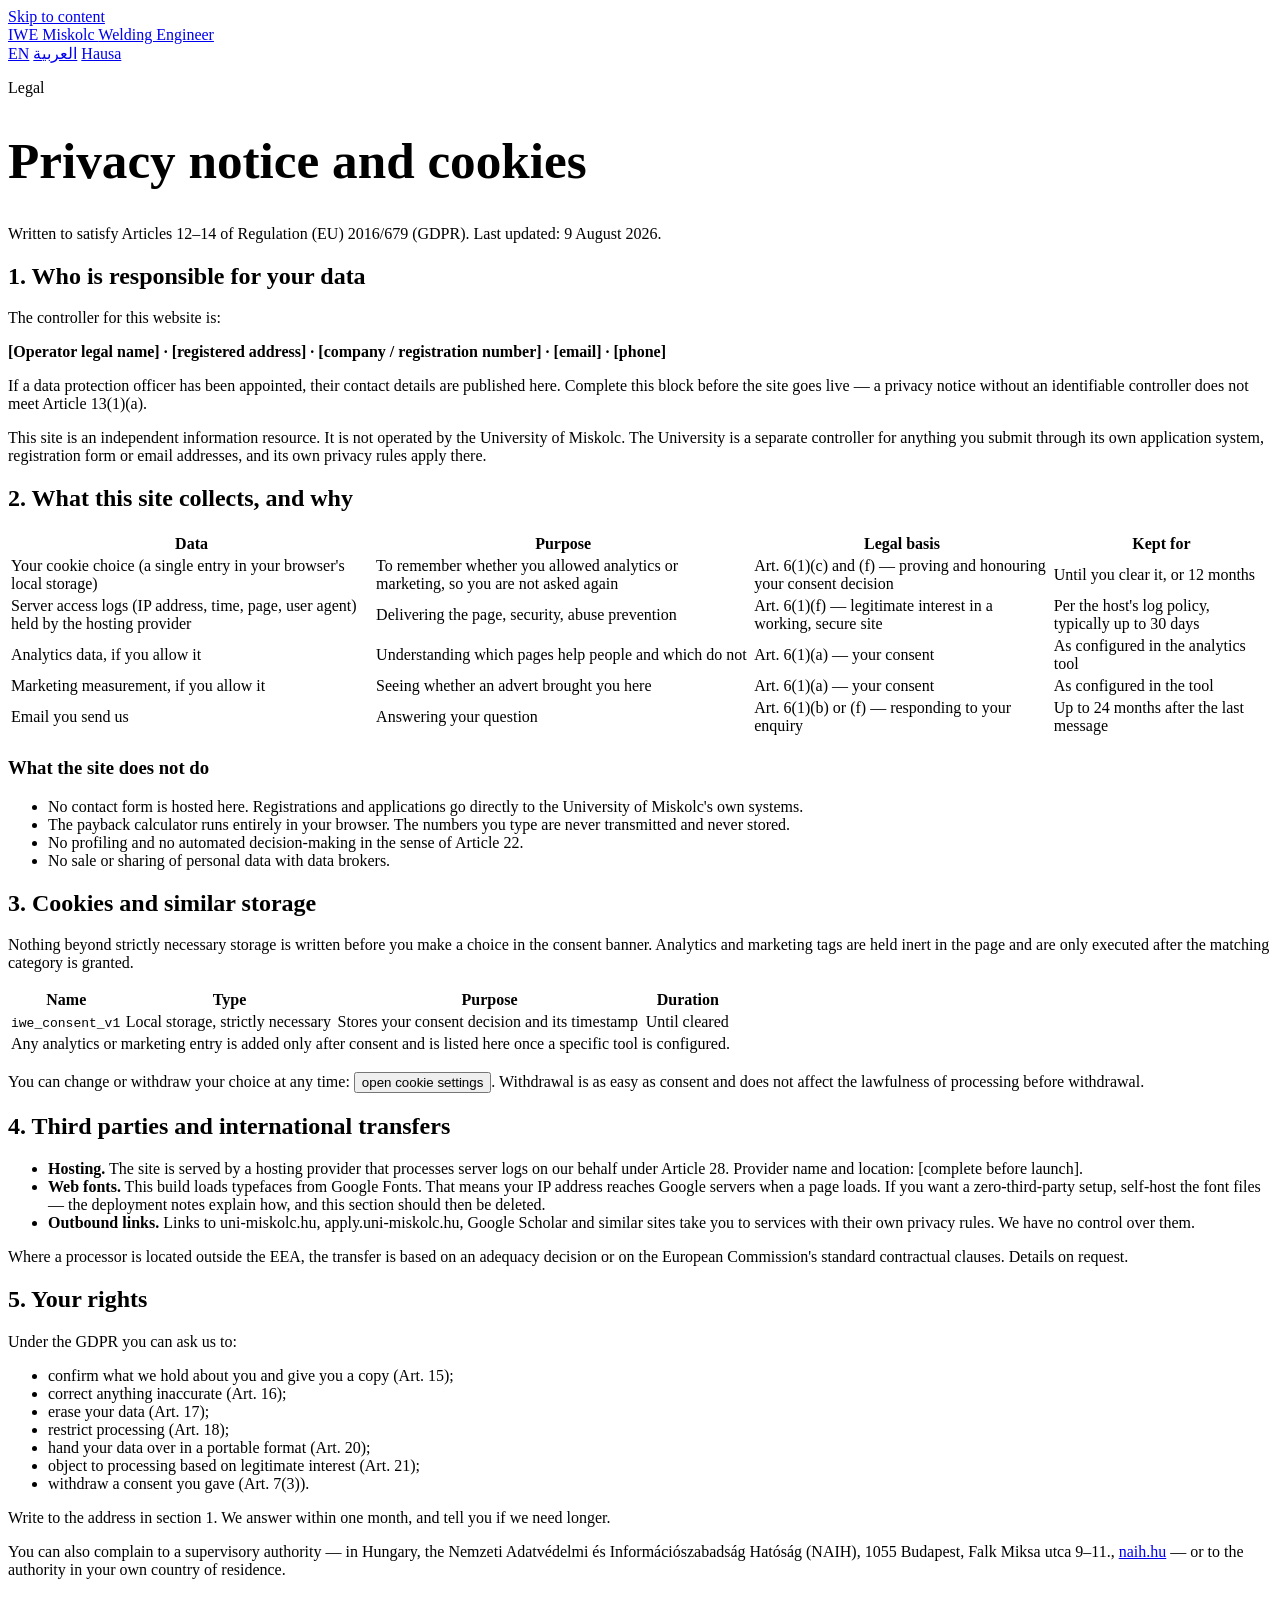
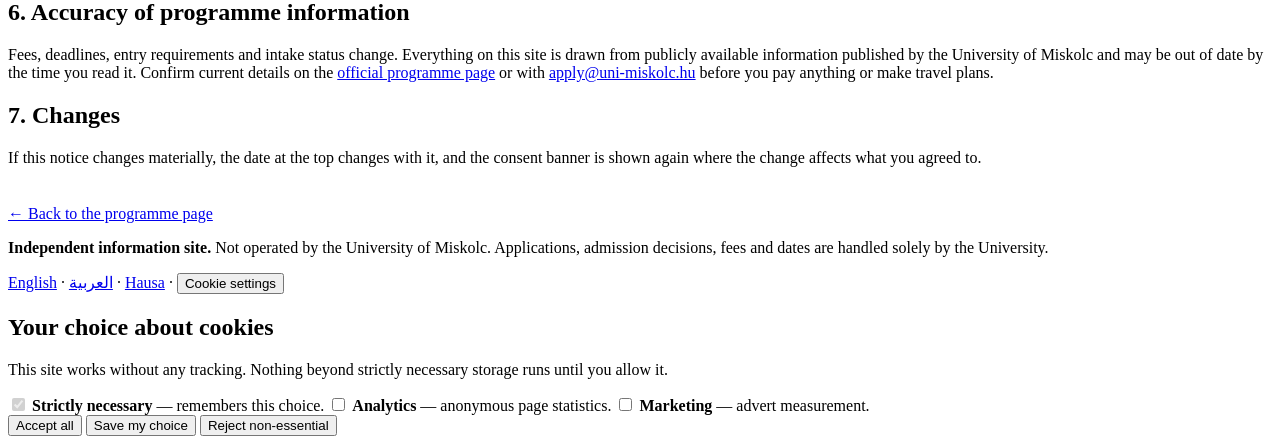
==== privacy.html @ cd9a9f9a "Add files via upload" ====
<!DOCTYPE html>
<html lang="en" dir="ltr">
<head>
<meta charset="utf-8">
<meta name="viewport" content="width=device-width, initial-scale=1">
<title>Privacy notice and cookies — IWE Miskolc</title>
<meta name="description" content="How this site handles personal data under the GDPR: controller, legal bases, cookies, retention, transfers and your rights.">
<meta name="robots" content="index, follow">
<link rel="canonical" href="https://YOUR-DOMAIN.tld/privacy.html">
<link rel="alternate" hreflang="en" href="https://YOUR-DOMAIN.tld/privacy.html">
<link rel="alternate" hreflang="ar" href="https://YOUR-DOMAIN.tld/ar/privacy.html">
<link rel="alternate" hreflang="ha" href="https://YOUR-DOMAIN.tld/ha/privacy.html">
<link rel="alternate" hreflang="x-default" href="https://YOUR-DOMAIN.tld/privacy.html">
<link rel="preconnect" href="https://fonts.googleapis.com">
<link rel="preconnect" href="https://fonts.gstatic.com" crossorigin>
<link href="https://fonts.googleapis.com/css2?family=Archivo:wdth,wght@100..125,400..700&family=IBM+Plex+Mono:wght@400;500&family=IBM+Plex+Sans:wght@400;500;600;700&display=swap" rel="stylesheet">
<link rel="stylesheet" href="assets/site.css">
<meta name="theme-color" content="#DCDAD5">
</head>
<body>
<a class="skip" href="#main">Skip to content</a>

<header class="topbar">
  <div class="wrap topbar__in">
    <a class="brand" href="index.html">IWE Miskolc <span>Welding Engineer</span></a>
    <nav class="langs" aria-label="Language">
      <a href="privacy.html" aria-current="true">EN</a>
      <a href="ar/privacy.html" lang="ar" hreflang="ar">العربية</a>
      <a href="ha/privacy.html" lang="ha" hreflang="ha">Hausa</a>
    </nav>
  </div>
</header>

<main id="main" class="sec sec--paper">
  <div class="wrap prose">
    <p class="eyebrow">Legal</p>
    <h1 style="font-size:clamp(2rem,5vw,3.2rem)">Privacy notice and cookies</h1>
    <p class="lede">Written to satisfy Articles 12–14 of Regulation (EU) 2016/679 (GDPR). Last updated: <time datetime="2026-08-09">9 August 2026</time>.</p>
    <div class="seam seam--short" aria-hidden="true"></div>

    <h2>1. Who is responsible for your data</h2>
    <p>The controller for this website is:</p>
    <p><strong data-operator>[Operator legal name] · [registered address] · [company / registration number] · [email] · [phone]</strong></p>
    <p>If a data protection officer has been appointed, their contact details are published here. Complete this block before the site goes live — a privacy notice without an identifiable controller does not meet Article 13(1)(a).</p>
    <p>This site is an independent information resource. It is not operated by the University of Miskolc. The University is a separate controller for anything you submit through its own application system, registration form or email addresses, and its own privacy rules apply there.</p>

    <h2>2. What this site collects, and why</h2>
    <table>
      <thead>
        <tr><th>Data</th><th>Purpose</th><th>Legal basis</th><th>Kept for</th></tr>
      </thead>
      <tbody>
        <tr>
          <td>Your cookie choice (a single entry in your browser's local storage)</td>
          <td>To remember whether you allowed analytics or marketing, so you are not asked again</td>
          <td>Art. 6(1)(c) and (f) — proving and honouring your consent decision</td>
          <td>Until you clear it, or 12 months</td>
        </tr>
        <tr>
          <td>Server access logs (IP address, time, page, user agent) held by the hosting provider</td>
          <td>Delivering the page, security, abuse prevention</td>
          <td>Art. 6(1)(f) — legitimate interest in a working, secure site</td>
          <td>Per the host's log policy, typically up to 30 days</td>
        </tr>
        <tr>
          <td>Analytics data, if you allow it</td>
          <td>Understanding which pages help people and which do not</td>
          <td>Art. 6(1)(a) — your consent</td>
          <td>As configured in the analytics tool</td>
        </tr>
        <tr>
          <td>Marketing measurement, if you allow it</td>
          <td>Seeing whether an advert brought you here</td>
          <td>Art. 6(1)(a) — your consent</td>
          <td>As configured in the tool</td>
        </tr>
        <tr>
          <td>Email you send us</td>
          <td>Answering your question</td>
          <td>Art. 6(1)(b) or (f) — responding to your enquiry</td>
          <td>Up to 24 months after the last message</td>
        </tr>
      </tbody>
    </table>

    <h3>What the site does not do</h3>
    <ul>
      <li>No contact form is hosted here. Registrations and applications go directly to the University of Miskolc's own systems.</li>
      <li>The payback calculator runs entirely in your browser. The numbers you type are never transmitted and never stored.</li>
      <li>No profiling and no automated decision-making in the sense of Article 22.</li>
      <li>No sale or sharing of personal data with data brokers.</li>
    </ul>

    <h2>3. Cookies and similar storage</h2>
    <p>Nothing beyond strictly necessary storage is written before you make a choice in the consent banner. Analytics and marketing tags are held inert in the page and are only executed after the matching category is granted.</p>
    <table>
      <thead><tr><th>Name</th><th>Type</th><th>Purpose</th><th>Duration</th></tr></thead>
      <tbody>
        <tr><td><code>iwe_consent_v1</code></td><td>Local storage, strictly necessary</td><td>Stores your consent decision and its timestamp</td><td>Until cleared</td></tr>
        <tr><td colspan="4">Any analytics or marketing entry is added only after consent and is listed here once a specific tool is configured.</td></tr>
      </tbody>
    </table>
    <p>You can change or withdraw your choice at any time: <button type="button" class="prefs-link" data-open-consent>open cookie settings</button>. Withdrawal is as easy as consent and does not affect the lawfulness of processing before withdrawal.</p>

    <h2>4. Third parties and international transfers</h2>
    <ul>
      <li><strong>Hosting.</strong> The site is served by a hosting provider that processes server logs on our behalf under Article 28. Provider name and location: <span data-operator>[complete before launch]</span>.</li>
      <li><strong>Web fonts.</strong> This build loads typefaces from Google Fonts. That means your IP address reaches Google servers when a page loads. If you want a zero-third-party setup, self-host the font files — the deployment notes explain how, and this section should then be deleted.</li>
      <li><strong>Outbound links.</strong> Links to uni-miskolc.hu, apply.uni-miskolc.hu, Google Scholar and similar sites take you to services with their own privacy rules. We have no control over them.</li>
    </ul>
    <p>Where a processor is located outside the EEA, the transfer is based on an adequacy decision or on the European Commission's standard contractual clauses. Details on request.</p>

    <h2>5. Your rights</h2>
    <p>Under the GDPR you can ask us to:</p>
    <ul>
      <li>confirm what we hold about you and give you a copy (Art. 15);</li>
      <li>correct anything inaccurate (Art. 16);</li>
      <li>erase your data (Art. 17);</li>
      <li>restrict processing (Art. 18);</li>
      <li>hand your data over in a portable format (Art. 20);</li>
      <li>object to processing based on legitimate interest (Art. 21);</li>
      <li>withdraw a consent you gave (Art. 7(3)).</li>
    </ul>
    <p>Write to the address in section 1. We answer within one month, and tell you if we need longer.</p>
    <p>You can also complain to a supervisory authority — in Hungary, the Nemzeti Adatvédelmi és Információszabadság Hatóság (NAIH), 1055 Budapest, Falk Miksa utca 9–11., <a href="https://naih.hu" rel="noopener">naih.hu</a> — or to the authority in your own country of residence.</p>

    <h2>6. Accuracy of programme information</h2>
    <p>Fees, deadlines, entry requirements and intake status change. Everything on this site is drawn from publicly available information published by the University of Miskolc and may be out of date by the time you read it. Confirm current details on the <a href="https://www.uni-miskolc.hu/en/education/graduate-programmes/international-welding-engineering/" rel="noopener">official programme page</a> or with <a href="mailto:apply@uni-miskolc.hu">apply@uni-miskolc.hu</a> before you pay anything or make travel plans.</p>

    <h2>7. Changes</h2>
    <p>If this notice changes materially, the date at the top changes with it, and the consent banner is shown again where the change affects what you agreed to.</p>

    <p style="margin-top:2.4rem"><a href="index.html">← Back to the programme page</a></p>
  </div>
</main>

<footer class="foot">
  <div class="wrap">
    <div class="foot__legal" style="margin-top:0;border-top:0">
      <p><strong>Independent information site.</strong> Not operated by the University of Miskolc. Applications, admission decisions, fees and dates are handled solely by the University.</p>
      <p><a href="index.html">English</a> · <a href="ar/index.html" lang="ar">العربية</a> · <a href="ha/index.html" lang="ha">Hausa</a> · <button type="button" class="prefs-link" data-open-consent>Cookie settings</button></p>
    </div>
  </div>
</footer>

<section class="consent" id="consent" data-open="false" role="dialog" aria-live="polite" aria-labelledby="consent-h">
  <div class="wrap">
    <h2 id="consent-h">Your choice about cookies</h2>
    <p>This site works without any tracking. Nothing beyond strictly necessary storage runs until you allow it.</p>
    <div class="consent__opts">
      <label><input type="checkbox" checked disabled> <span><strong>Strictly necessary</strong> — remembers this choice.</span></label>
      <label><input type="checkbox" id="consent-analytics"> <span><strong>Analytics</strong> — anonymous page statistics.</span></label>
      <label><input type="checkbox" id="consent-marketing"> <span><strong>Marketing</strong> — advert measurement.</span></label>
    </div>
    <div class="consent__btns">
      <button class="btn btn--primary btn--sm" id="consent-all" type="button">Accept all</button>
      <button class="btn btn--light btn--sm" id="consent-save" type="button">Save my choice</button>
      <button class="btn btn--light btn--sm" id="consent-none" type="button">Reject non-essential</button>
    </div>
  </div>
</section>

<script src="assets/site.js" defer></script>
</body>
</html>
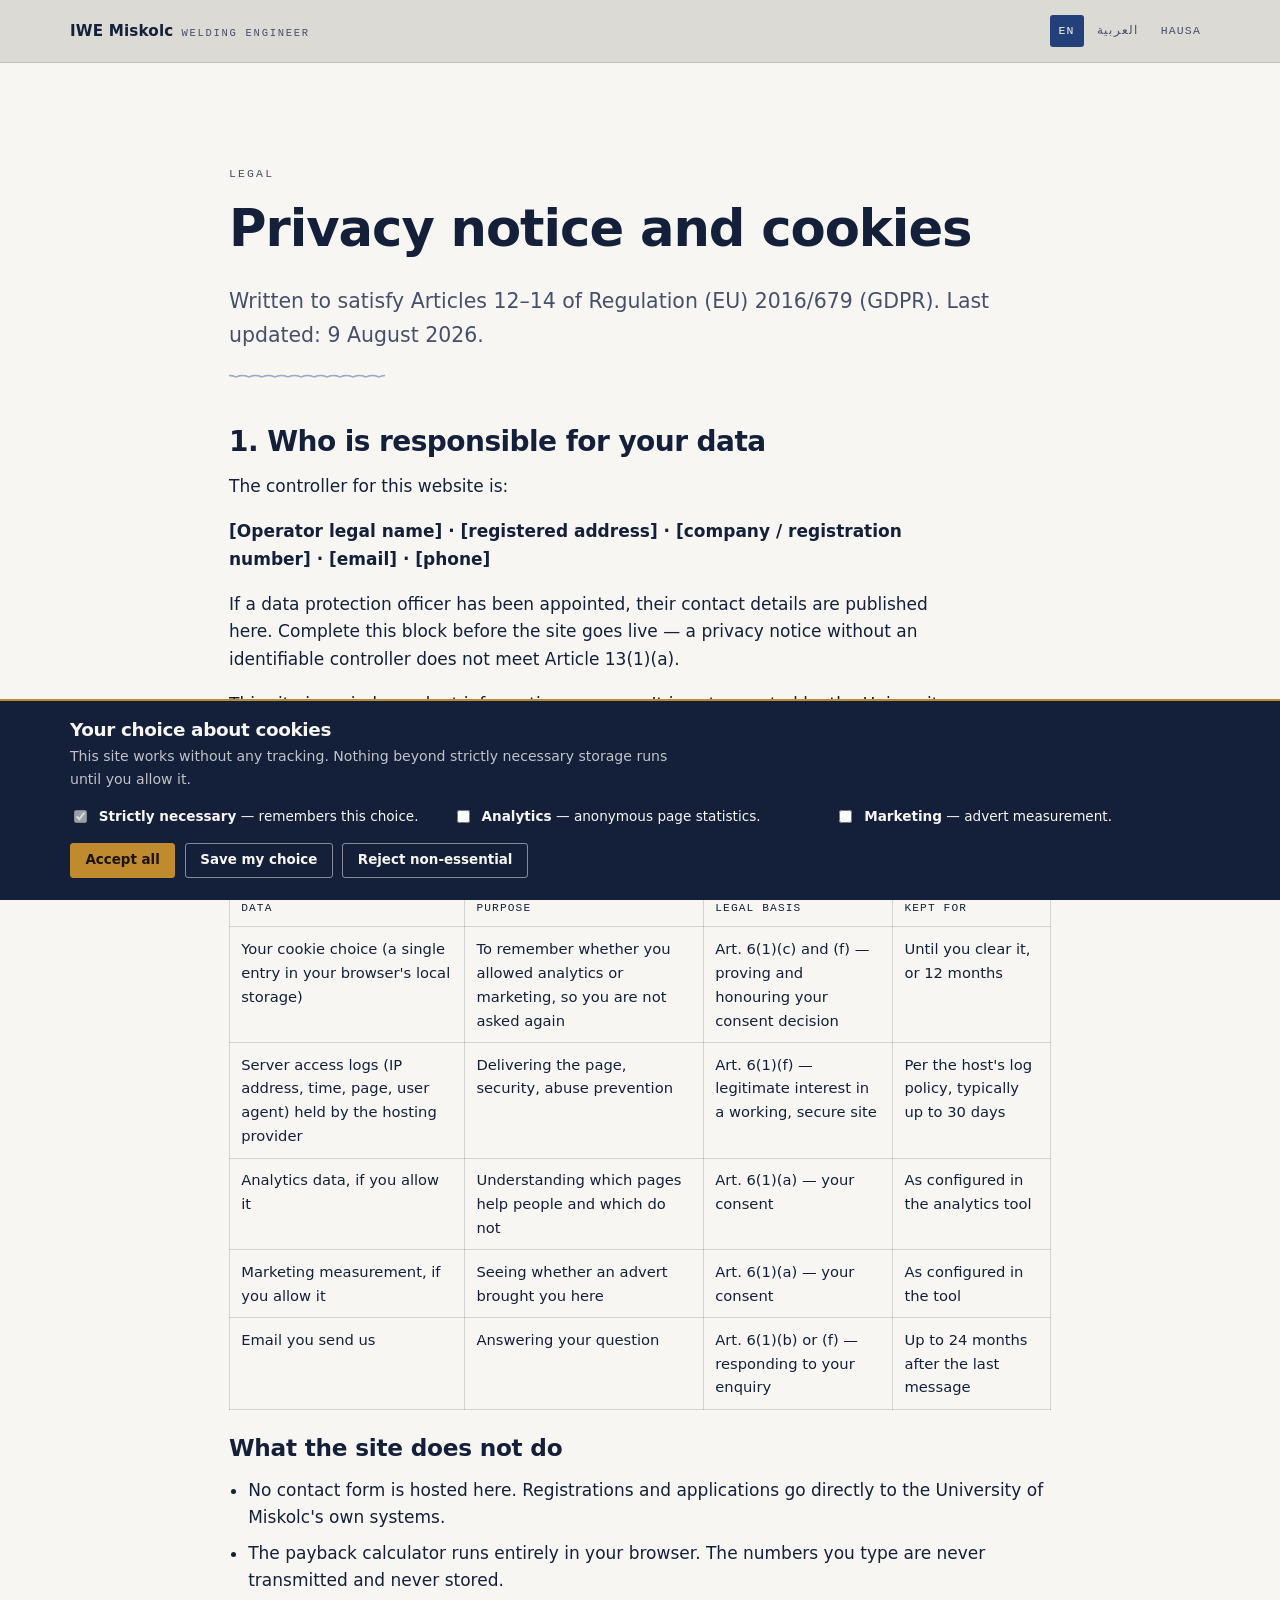
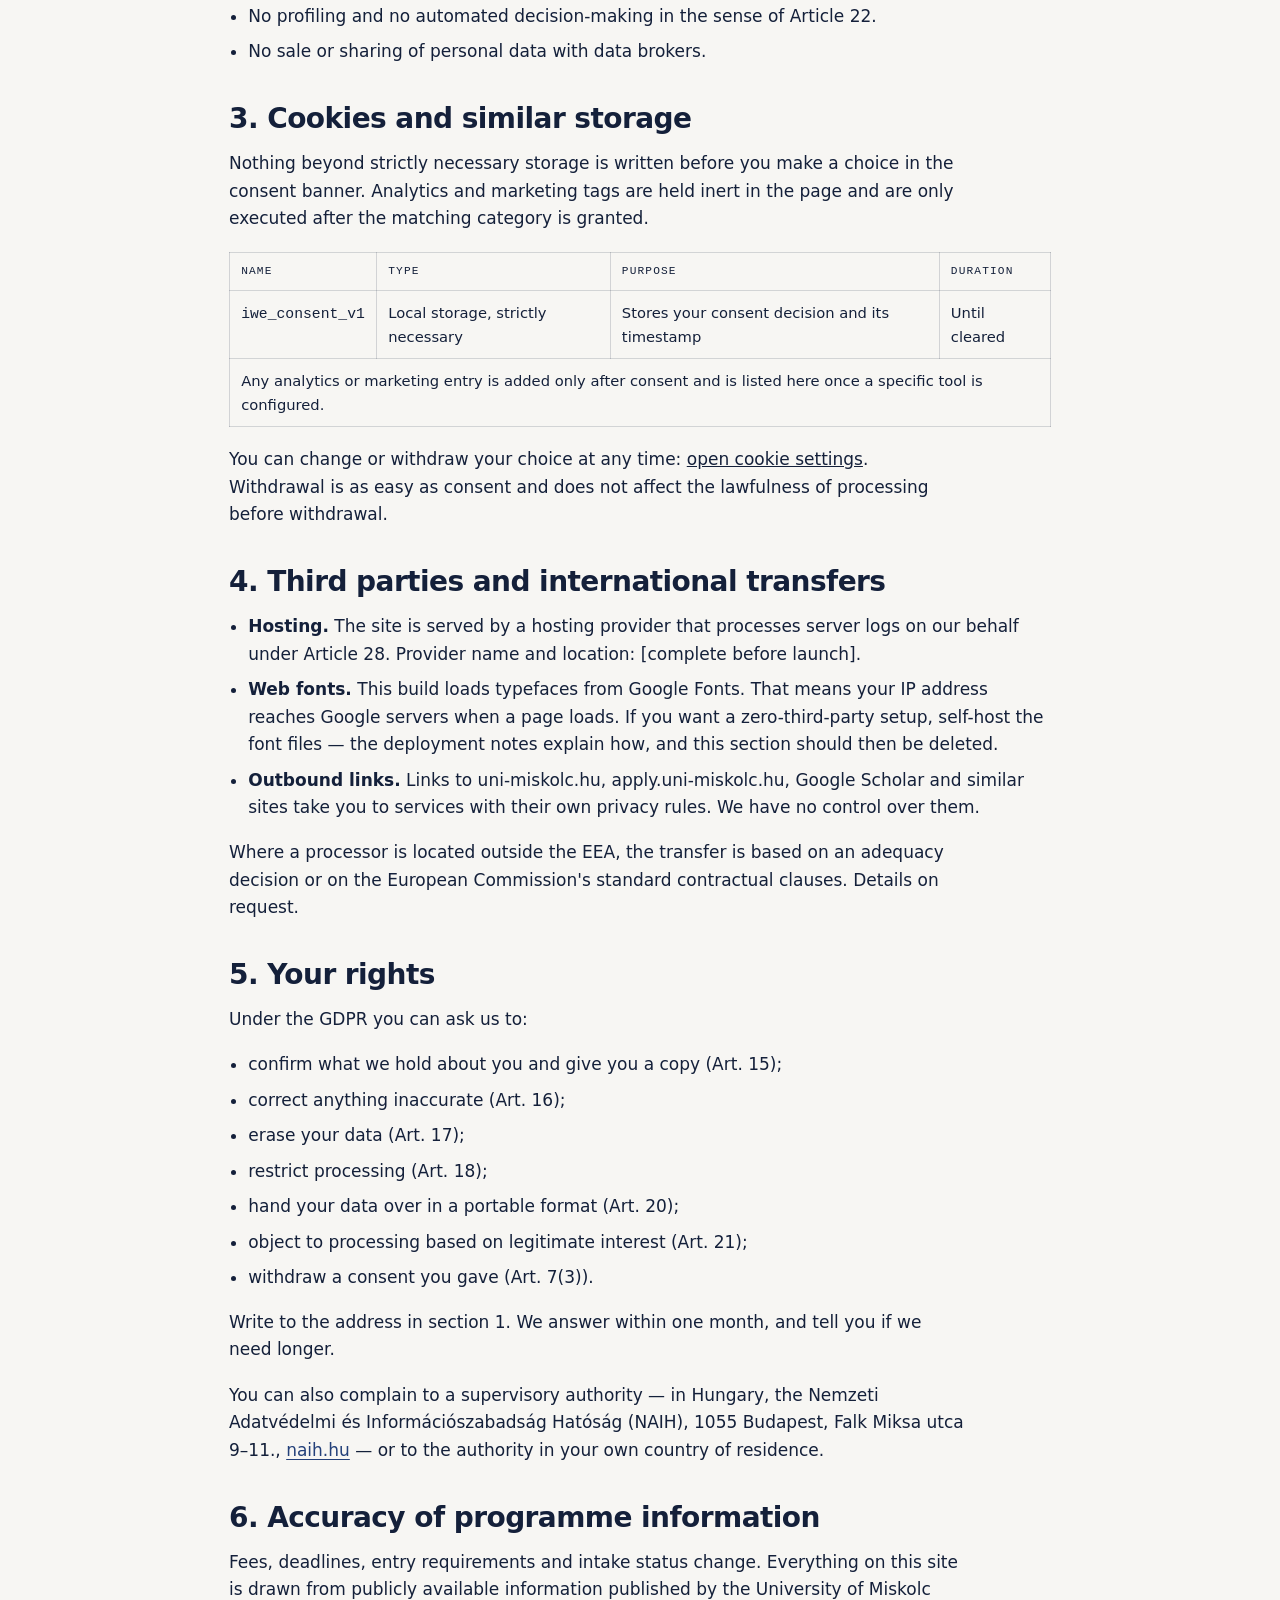
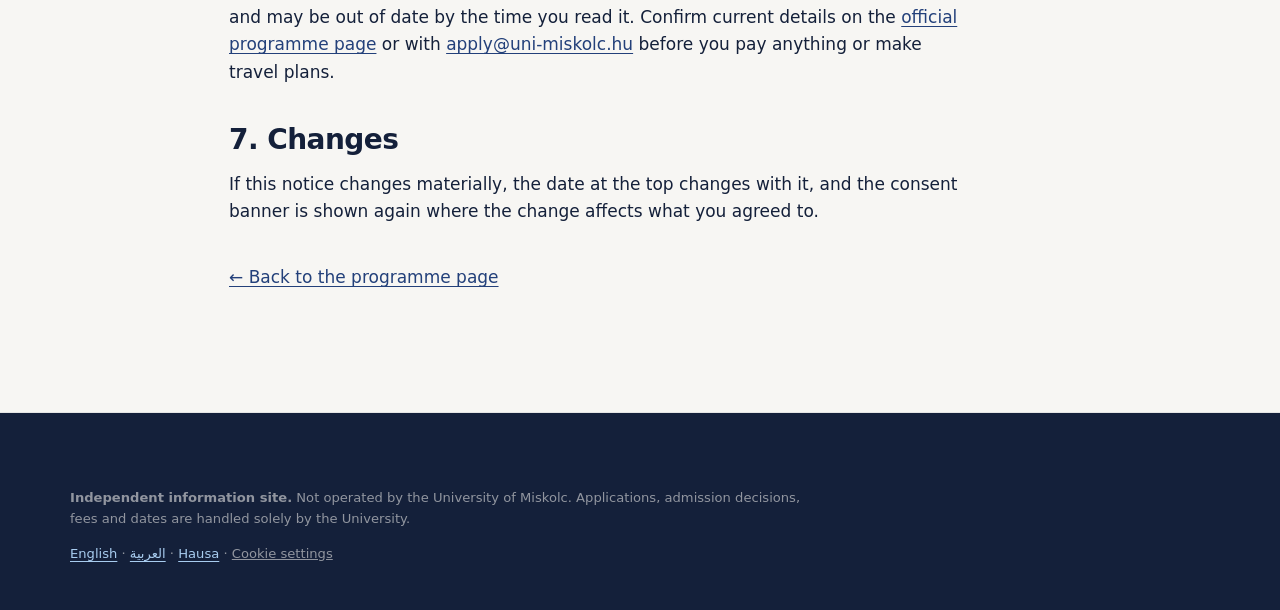
==== commit 174710f0: "Add files via upload" ====
--- a/privacy.html
+++ b/privacy.html
@@ -6,11 +6,11 @@
 <title>Privacy notice and cookies — IWE Miskolc</title>
 <meta name="description" content="How this site handles personal data under the GDPR: controller, legal bases, cookies, retention, transfers and your rights.">
 <meta name="robots" content="index, follow">
-<link rel="canonical" href="https://YOUR-DOMAIN.tld/privacy.html">
-<link rel="alternate" hreflang="en" href="https://YOUR-DOMAIN.tld/privacy.html">
-<link rel="alternate" hreflang="ar" href="https://YOUR-DOMAIN.tld/ar/privacy.html">
-<link rel="alternate" hreflang="ha" href="https://YOUR-DOMAIN.tld/ha/privacy.html">
-<link rel="alternate" hreflang="x-default" href="https://YOUR-DOMAIN.tld/privacy.html">
+<link rel="canonical" href="https://880rzz.github.io/miskolc/privacy.html">
+<link rel="alternate" hreflang="en" href="https://880rzz.github.io/miskolc/privacy.html">
+<link rel="alternate" hreflang="ar" href="https://880rzz.github.io/miskolc/ar/privacy.html">
+<link rel="alternate" hreflang="ha" href="https://880rzz.github.io/miskolc/ha/privacy.html">
+<link rel="alternate" hreflang="x-default" href="https://880rzz.github.io/miskolc/privacy.html">
 <link rel="preconnect" href="https://fonts.googleapis.com">
 <link rel="preconnect" href="https://fonts.gstatic.com" crossorigin>
 <link href="https://fonts.googleapis.com/css2?family=Archivo:wdth,wght@100..125,400..700&family=IBM+Plex+Mono:wght@400;500&family=IBM+Plex+Sans:wght@400;500;600;700&display=swap" rel="stylesheet">
--- a/assets/site.css
+++ b/assets/site.css
@@ -0,0 +1,464 @@
+/* =========================================================================
+   IWE Miskolc — shared stylesheet
+   Palette derived from steel tempering colours (the oxide film sequence a
+   welder reads off the metal): straw 230°C, bronze 250°C, purple 280°C,
+   dark blue 300°C, light blue 340°C. Background is shot-blasted mill scale.
+   ========================================================================= */
+
+:root {
+  --steel:      #DCDAD5;
+  --steel-deep: #C9C6C0;
+  --paper:      #F7F6F3;
+  --ink:        #14203A;
+  --ink-soft:   #46506A;
+  --blue:       #23407A;
+  --blue-deep:  #16264A;
+  --straw:      #C08A2E;
+  --straw-hot:  #E0A63C;
+  --oxide:      #5B2F4E;
+  --arc:        #A8CCEF;
+  --line:       rgba(20, 32, 58, 0.16);
+  --line-soft:  rgba(20, 32, 58, 0.08);
+
+  --display: "Archivo", "Archivo Expanded", "IBM Plex Sans", system-ui, sans-serif;
+  --body:    "IBM Plex Sans", "Noto Sans", system-ui, -apple-system, sans-serif;
+  --mono:    "IBM Plex Mono", ui-monospace, "SFMono-Regular", monospace;
+
+  --wrap: 1140px;
+  --gap: clamp(1rem, 3vw, 2rem);
+  --sec-y: clamp(3.5rem, 8vw, 7rem);
+  --r: 3px;
+}
+
+html[lang="ar"] {
+  --display: "IBM Plex Sans Arabic", "Noto Kufi Arabic", system-ui, sans-serif;
+  --body:    "IBM Plex Sans Arabic", "Noto Sans Arabic", system-ui, sans-serif;
+}
+
+*, *::before, *::after { box-sizing: border-box; }
+
+html { -webkit-text-size-adjust: 100%; scroll-behavior: smooth; }
+@media (prefers-reduced-motion: reduce) {
+  html { scroll-behavior: auto; }
+  *, *::before, *::after { animation-duration: .01ms !important; transition-duration: .01ms !important; }
+}
+
+body {
+  margin: 0;
+  background: var(--steel);
+  color: var(--ink);
+  font-family: var(--body);
+  font-size: 17px;
+  line-height: 1.62;
+  font-feature-settings: "kern" 1, "liga" 1;
+  overflow-x: hidden;
+}
+
+img, svg { max-width: 100%; display: block; }
+a { color: var(--blue); text-underline-offset: 3px; }
+a:focus-visible, button:focus-visible, input:focus-visible, select:focus-visible, summary:focus-visible {
+  outline: 3px solid var(--straw);
+  outline-offset: 3px;
+}
+
+.wrap { width: min(100% - 2.4rem, var(--wrap)); margin-inline: auto; }
+.sr-only {
+  position: absolute; width: 1px; height: 1px; padding: 0; margin: -1px;
+  overflow: hidden; clip: rect(0 0 0 0); white-space: nowrap; border: 0;
+}
+.skip {
+  position: absolute; inset-inline-start: 0; top: -60px; z-index: 200;
+  background: var(--ink); color: var(--paper); padding: .7rem 1.1rem;
+  transition: top .18s ease;
+}
+.skip:focus { top: 0; }
+
+/* ---------- typography ------------------------------------------------- */
+
+h1, h2, h3, h4 {
+  font-family: var(--display);
+  font-weight: 700;
+  letter-spacing: -0.02em;
+  line-height: 1.04;
+  margin: 0 0 .6em;
+  font-stretch: 112%;
+}
+h1 { font-size: clamp(2.6rem, 8.2vw, 5.4rem); }
+h2 { font-size: clamp(1.9rem, 4.4vw, 3rem); }
+h3 { font-size: clamp(1.15rem, 2.1vw, 1.45rem); letter-spacing: -0.01em; }
+p  { margin: 0 0 1.05em; max-width: 68ch; }
+
+.eyebrow {
+  font-family: var(--mono);
+  font-size: .715rem;
+  letter-spacing: .19em;
+  text-transform: uppercase;
+  color: var(--ink-soft);
+  margin: 0 0 1.1rem;
+  display: flex; flex-wrap: wrap; gap: .55rem .9rem; align-items: center;
+}
+.eyebrow b { color: var(--blue); font-weight: 600; }
+.lede { font-size: clamp(1.06rem, 1.9vw, 1.28rem); color: var(--ink-soft); max-width: 60ch; }
+.tiny { font-size: .82rem; color: var(--ink-soft); }
+
+/* ---------- weld seam divider ------------------------------------------ */
+/* Overlapping crescents: the ripple pattern a weld bead leaves behind. */
+
+.seam {
+  height: 15px;
+  background-image: url("data:image/svg+xml,%3Csvg xmlns='http://www.w3.org/2000/svg' width='13' height='15' viewBox='0 0 13 15'%3E%3Cpath d='M-6.5 13.5 A 13 11 0 0 1 19.5 13.5' fill='none' stroke='%2323407A' stroke-width='1.3'/%3E%3C/svg%3E");
+  background-repeat: repeat-x;
+  background-position: center;
+  opacity: .42;
+  margin: 0;
+  border: 0;
+}
+.seam--hot {
+  background-image: url("data:image/svg+xml,%3Csvg xmlns='http://www.w3.org/2000/svg' width='13' height='15' viewBox='0 0 13 15'%3E%3Cpath d='M-6.5 13.5 A 13 11 0 0 1 19.5 13.5' fill='none' stroke='%23C08A2E' stroke-width='1.4'/%3E%3C/svg%3E");
+  opacity: .75;
+}
+.seam--wide { width: 100%; }
+.seam--short { width: 156px; }
+
+/* ---------- header ----------------------------------------------------- */
+
+.topbar {
+  position: sticky; top: 0; z-index: 90;
+  background: rgba(220, 218, 213, .93);
+  backdrop-filter: saturate(150%) blur(10px);
+  border-bottom: 1px solid var(--line);
+}
+.topbar__in {
+  display: flex; align-items: center; gap: 1rem;
+  min-height: 62px;
+}
+.brand {
+  font-family: var(--display); font-weight: 700; font-size: .95rem;
+  letter-spacing: .01em; color: var(--ink); text-decoration: none;
+  display: flex; align-items: baseline; gap: .5rem; margin-inline-end: auto;
+}
+.brand span {
+  font-family: var(--mono); font-size: .66rem; letter-spacing: .16em;
+  text-transform: uppercase; color: var(--ink-soft); font-weight: 400;
+}
+.langs { display: flex; gap: .28rem; }
+.langs a {
+  font-family: var(--mono); font-size: .72rem; letter-spacing: .1em;
+  text-transform: uppercase; text-decoration: none; color: var(--ink-soft);
+  padding: .34rem .5rem; border: 1px solid transparent; border-radius: var(--r);
+}
+.langs a:hover { color: var(--ink); border-color: var(--line); }
+.langs a[aria-current="true"] { color: var(--paper); background: var(--blue); }
+
+/* ---------- buttons ---------------------------------------------------- */
+
+.btn {
+  display: inline-flex; align-items: center; gap: .55rem;
+  font-family: var(--body); font-weight: 600; font-size: .95rem;
+  padding: .82rem 1.4rem; border-radius: var(--r);
+  text-decoration: none; border: 1.5px solid transparent; cursor: pointer;
+  transition: transform .14s ease, background-color .18s ease, box-shadow .18s ease;
+  line-height: 1.2;
+}
+.btn:hover { transform: translateY(-1.5px); }
+.btn--primary { background: var(--straw); color: #1B1305; border-color: var(--straw); }
+.btn--primary:hover { background: var(--straw-hot); box-shadow: 0 6px 22px rgba(192,138,46,.34); }
+.btn--ghost { border-color: var(--ink); color: var(--ink); background: transparent; }
+.btn--ghost:hover { background: var(--ink); color: var(--paper); }
+.btn--light { border-color: rgba(247,246,243,.5); color: var(--paper); background: transparent; }
+.btn--light:hover { background: var(--paper); color: var(--ink); }
+.btn--sm { padding: .5rem .9rem; font-size: .84rem; }
+.btn__arrow { font-family: var(--mono); }
+html[dir="rtl"] .btn__arrow { transform: scaleX(-1); }
+
+.actions { display: flex; flex-wrap: wrap; gap: .7rem; margin: 1.6rem 0 0; }
+
+/* ---------- hero ------------------------------------------------------- */
+
+.hero {
+  background:
+    radial-gradient(1100px 460px at 8% -8%, rgba(168,204,239,.36), transparent 62%),
+    radial-gradient(800px 420px at 96% 4%, rgba(192,138,46,.16), transparent 60%),
+    var(--steel);
+  padding: clamp(2.6rem, 7vw, 5rem) 0 0;
+  border-bottom: 1px solid var(--line);
+}
+.hero h1 { margin-bottom: .34em; }
+.hero h1 em {
+  font-style: normal; color: var(--straw);
+  display: block;
+}
+.hero__grid { display: grid; gap: clamp(1.6rem, 4vw, 3rem); }
+@media (min-width: 900px) {
+  .hero__grid { grid-template-columns: 1.35fr .95fr; align-items: start; }
+}
+.hero__note {
+  border: 1px solid var(--line);
+  border-inline-start: 3px solid var(--oxide);
+  background: rgba(247,246,243,.62);
+  padding: 1.1rem 1.2rem; border-radius: var(--r);
+  font-size: .93rem;
+}
+.hero__note strong { display: block; font-family: var(--display); font-size: 1rem; margin-bottom: .3rem; }
+
+/* data strip */
+.strip {
+  margin-top: clamp(2.2rem, 5vw, 3.4rem);
+  border-top: 1px solid var(--line);
+  display: grid; grid-template-columns: repeat(2, 1fr);
+}
+@media (min-width: 760px) { .strip { grid-template-columns: repeat(5, 1fr); } }
+.strip div {
+  padding: 1.05rem .4rem 1.3rem;
+  border-inline-end: 1px solid var(--line-soft);
+}
+.strip div:last-child { border-inline-end: 0; }
+.strip dt {
+  font-family: var(--mono); font-size: .66rem; letter-spacing: .15em;
+  text-transform: uppercase; color: var(--ink-soft); margin-bottom: .35rem;
+}
+.strip dd {
+  margin: 0; font-family: var(--display); font-weight: 700;
+  font-size: clamp(1.15rem, 2.4vw, 1.6rem); letter-spacing: -.02em;
+}
+
+/* ---------- sections --------------------------------------------------- */
+
+.sec { padding: var(--sec-y) 0; border-bottom: 1px solid var(--line-soft); }
+.sec--paper { background: var(--paper); }
+.sec--dark {
+  background: var(--blue-deep); color: var(--paper);
+  border-bottom: 0;
+}
+.sec--dark h2, .sec--dark h3 { color: var(--paper); }
+.sec--dark .eyebrow, .sec--dark .lede, .sec--dark .tiny { color: rgba(247,246,243,.66); }
+.sec--dark .eyebrow b { color: var(--arc); }
+.sec--dark a:not(.btn) { color: var(--arc); }   /* buttons keep their own colours */
+
+.sec__head { max-width: 62ch; margin-bottom: clamp(1.8rem, 4vw, 2.8rem); }
+
+.cols { display: grid; gap: clamp(1.4rem, 3vw, 2.4rem); }
+@media (min-width: 780px) { .cols--2 { grid-template-columns: 1fr 1fr; } }
+@media (min-width: 780px) { .cols--3 { grid-template-columns: repeat(3, 1fr); } }
+@media (min-width: 640px) { .cols--4 { grid-template-columns: repeat(2, 1fr); } }
+@media (min-width: 1000px) { .cols--4 { grid-template-columns: repeat(4, 1fr); } }
+
+.card {
+  background: var(--paper);
+  border: 1px solid var(--line);
+  border-radius: var(--r);
+  padding: 1.5rem 1.4rem;
+}
+.card h3 { margin-bottom: .5rem; }
+.card p:last-child { margin-bottom: 0; }
+.card__num {
+  font-family: var(--mono); font-size: .7rem; letter-spacing: .16em;
+  color: var(--straw); text-transform: uppercase; display: block; margin-bottom: .7rem;
+}
+.sec--dark .card { background: rgba(247,246,243,.05); border-color: rgba(168,204,239,.22); }
+
+/* the one-fact block */
+.fact {
+  border: 1.5px solid var(--ink);
+  border-radius: var(--r);
+  padding: clamp(1.4rem, 4vw, 2.4rem);
+  background: var(--paper);
+}
+.fact q {
+  display: block;
+  font-family: var(--display); font-weight: 700;
+  font-size: clamp(1.25rem, 3vw, 1.9rem); line-height: 1.22;
+  letter-spacing: -.02em; quotes: none; margin-bottom: 1rem;
+}
+.fact cite { font-family: var(--mono); font-size: .76rem; font-style: normal; color: var(--ink-soft); letter-spacing: .06em; }
+
+/* checklist */
+.ticks { list-style: none; padding: 0; margin: 0; display: grid; gap: .7rem; }
+.ticks li { padding-inline-start: 1.75rem; position: relative; }
+.ticks li::before {
+  content: ""; position: absolute; inset-inline-start: 0; top: .55em;
+  width: 10px; height: 10px; background: var(--straw); border-radius: 1px;
+  transform: rotate(45deg);
+}
+
+/* ---------- money table ------------------------------------------------ */
+
+.money { width: 100%; border-collapse: collapse; font-size: .96rem; }
+.money th, .money td { padding: .85rem .6rem; border-bottom: 1px solid var(--line-soft); text-align: start; }
+.money th { font-family: var(--mono); font-size: .68rem; letter-spacing: .14em; text-transform: uppercase; color: var(--ink-soft); font-weight: 400; }
+.money td:last-child, .money th:last-child { text-align: end; font-family: var(--mono); }
+.money tr.total td { border-top: 1.5px solid var(--ink); border-bottom: 0; font-weight: 700; font-size: 1.06rem; }
+
+/* ---------- calculator (signature) ------------------------------------- */
+
+.calc {
+  display: grid; gap: clamp(1.4rem, 3vw, 2.2rem);
+  border: 1px solid rgba(168,204,239,.28);
+  border-radius: var(--r);
+  overflow: hidden;
+}
+@media (min-width: 900px) { .calc { grid-template-columns: 1fr 1.05fr; } }
+.calc__in { padding: clamp(1.4rem, 3.5vw, 2.2rem); }
+.calc__out {
+  padding: clamp(1.4rem, 3.5vw, 2.2rem);
+  background: rgba(168,204,239,.07);
+  border-inline-start: 1px solid rgba(168,204,239,.24);
+}
+@media (max-width: 899px) { .calc__out { border-inline-start: 0; border-top: 1px solid rgba(168,204,239,.24); } }
+
+.field { margin-bottom: 1.4rem; }
+.field label {
+  display: block; font-family: var(--mono); font-size: .69rem;
+  letter-spacing: .14em; text-transform: uppercase; color: rgba(247,246,243,.7);
+  margin-bottom: .5rem;
+}
+.field input[type="number"] {
+  width: 100%; font-family: var(--mono); font-size: 1.15rem;
+  background: rgba(247,246,243,.06); color: var(--paper);
+  border: 1px solid rgba(168,204,239,.3); border-radius: var(--r);
+  padding: .7rem .8rem;
+}
+.field input[type="range"] { width: 100%; accent-color: var(--straw); }
+.field .val { font-family: var(--mono); color: var(--straw-hot); font-size: 1.05rem; }
+
+.readout { margin: 0 0 1.3rem; }
+.readout dt {
+  font-family: var(--mono); font-size: .69rem; letter-spacing: .14em;
+  text-transform: uppercase; color: rgba(247,246,243,.62); margin-bottom: .25rem;
+}
+.readout dd {
+  margin: 0 0 1.15rem; font-family: var(--display); font-weight: 700;
+  font-size: clamp(1.7rem, 4.6vw, 2.7rem); letter-spacing: -.03em; color: var(--arc);
+}
+.readout dd.hero-num { color: var(--straw-hot); }
+
+/* ---------- qualifier chips -------------------------------------------- */
+
+.chips { display: flex; flex-wrap: wrap; gap: .5rem; margin: 0 0 1.4rem; padding: 0; list-style: none; }
+.chips button {
+  font-family: var(--body); font-size: .88rem; cursor: pointer;
+  background: var(--paper); border: 1px solid var(--line); color: var(--ink);
+  padding: .48rem .85rem; border-radius: 100px; transition: background .15s ease, color .15s ease;
+}
+.chips button:hover { background: var(--ink); color: var(--paper); }
+.chips button[aria-pressed="true"] { background: var(--blue); border-color: var(--blue); color: var(--paper); }
+
+.verdict {
+  border: 1px solid var(--line); border-inline-start: 3px solid var(--blue);
+  background: var(--paper); border-radius: var(--r);
+  padding: 1.15rem 1.25rem; min-height: 92px;
+}
+.verdict[data-state="green"] { border-inline-start-color: #2E7D4F; }
+.verdict[data-state="amber"] { border-inline-start-color: var(--straw); }
+.verdict strong { font-family: var(--display); display: block; margin-bottom: .3rem; font-size: 1.05rem; }
+.verdict p { margin: 0; font-size: .94rem; }
+
+/* ---------- steps ------------------------------------------------------ */
+
+.steps { list-style: none; counter-reset: s; padding: 0; margin: 0; display: grid; gap: 0; }
+.steps li {
+  counter-increment: s;
+  display: grid; grid-template-columns: 3.2rem 1fr; gap: 1rem;
+  padding: 1.4rem 0; border-bottom: 1px solid var(--line-soft);
+}
+.steps li::before {
+  content: counter(s, decimal-leading-zero);
+  font-family: var(--mono); font-size: .82rem; color: var(--straw);
+  padding-top: .22rem; letter-spacing: .08em;
+}
+.steps h3 { margin-bottom: .35rem; }
+.steps p { margin-bottom: .5rem; }
+.linkrow { display: flex; flex-wrap: wrap; gap: .45rem .9rem; font-size: .88rem; }
+
+/* ---------- people ----------------------------------------------------- */
+
+.person { border-top: 2px solid var(--straw); padding-top: 1rem; }
+.person h3 { margin-bottom: .15rem; }
+.person .role { font-family: var(--mono); font-size: .72rem; letter-spacing: .1em; text-transform: uppercase; color: var(--ink-soft); margin-bottom: .8rem; }
+.sec--dark .person .role { color: rgba(247,246,243,.6); }
+
+/* ---------- FAQ -------------------------------------------------------- */
+
+.faq { border-top: 1px solid var(--line); }
+.faq details { border-bottom: 1px solid var(--line); }
+.faq summary {
+  cursor: pointer; list-style: none; padding: 1.15rem 2.4rem 1.15rem 0;
+  font-family: var(--display); font-weight: 600; font-size: 1.05rem;
+  position: relative;
+}
+html[dir="rtl"] .faq summary { padding: 1.15rem 0 1.15rem 2.4rem; }
+.faq summary::-webkit-details-marker { display: none; }
+.faq summary::after {
+  content: "+"; position: absolute; inset-inline-end: .3rem; top: 1rem;
+  font-family: var(--mono); font-size: 1.3rem; color: var(--straw); line-height: 1;
+}
+.faq details[open] summary::after { content: "\2212"; }
+.faq details > div { padding: 0 0 1.3rem; max-width: 74ch; }
+.faq details > div p:last-child { margin-bottom: 0; }
+
+/* ---------- final CTA -------------------------------------------------- */
+
+.cta { text-align: center; }
+.cta h2 { max-width: 20ch; margin-inline: auto; }
+.cta .actions { justify-content: center; }
+
+/* ---------- footer ----------------------------------------------------- */
+
+.foot { background: var(--ink); color: rgba(247,246,243,.74); padding: 3.2rem 0 2rem; font-size: .9rem; }
+.foot a { color: var(--arc); }
+.foot h4 { font-family: var(--mono); font-size: .68rem; letter-spacing: .16em; text-transform: uppercase; color: rgba(247,246,243,.5); margin: 0 0 .8rem; font-weight: 400; }
+.foot ul { list-style: none; padding: 0; margin: 0; display: grid; gap: .45rem; }
+.foot__grid { display: grid; gap: 2rem; }
+@media (min-width: 700px) { .foot__grid { grid-template-columns: repeat(3, 1fr); } }
+.foot__legal { margin-top: 2.6rem; padding-top: 1.4rem; border-top: 1px solid rgba(247,246,243,.14); font-size: .82rem; color: rgba(247,246,243,.55); }
+.foot__legal p { max-width: 90ch; }
+
+/* ---------- cookie / GDPR banner --------------------------------------- */
+
+.consent {
+  position: fixed; inset-inline: 0; bottom: 0; z-index: 120;
+  background: var(--ink); color: var(--paper);
+  border-top: 2px solid var(--straw);
+  padding: 1.2rem 0 1.4rem;
+  transform: translateY(110%); transition: transform .3s ease;
+}
+.consent[data-open="true"] { transform: translateY(0); }
+.consent h2 { font-size: 1.15rem; margin-bottom: .4rem; color: var(--paper); }
+.consent p { font-size: .88rem; color: rgba(247,246,243,.76); margin-bottom: .9rem; }
+.consent a { color: var(--arc); }
+.consent__opts { display: grid; gap: .5rem; margin-bottom: 1rem; }
+@media (min-width: 700px) { .consent__opts { grid-template-columns: repeat(3, 1fr); } }
+.consent__opts label { display: flex; gap: .55rem; align-items: flex-start; font-size: .85rem; }
+.consent__opts input { margin-top: .28rem; accent-color: var(--straw); }
+.consent__btns { display: flex; flex-wrap: wrap; gap: .6rem; }
+
+.prefs-link { background: none; border: 0; color: inherit; text-decoration: underline; cursor: pointer; font: inherit; padding: 0; }
+
+/* ---------- prose (privacy pages) -------------------------------------- */
+
+.prose { max-width: 76ch; }
+.prose h2 { font-size: clamp(1.3rem, 2.6vw, 1.75rem); margin-top: 2.4rem; }
+.prose h3 { margin-top: 1.6rem; }
+.prose ul { padding-inline-start: 1.2rem; }
+.prose li { margin-bottom: .5rem; }
+.prose table { width: 100%; border-collapse: collapse; margin: 1.2rem 0; font-size: .92rem; }
+.prose th, .prose td { border: 1px solid var(--line); padding: .6rem .7rem; text-align: start; vertical-align: top; }
+.prose th { background: var(--paper); font-family: var(--mono); font-size: .7rem; letter-spacing: .1em; text-transform: uppercase; font-weight: 400; }
+
+/* ---------- reveal ----------------------------------------------------- */
+
+.reveal { opacity: 0; transform: translateY(14px); transition: opacity .55s ease, transform .55s ease; }
+.reveal.in { opacity: 1; transform: none; }
+@media (prefers-reduced-motion: reduce) { .reveal { opacity: 1; transform: none; } }
+
+/* ---------- RTL fixes --------------------------------------------------- */
+
+html[dir="rtl"] .money td:last-child,
+html[dir="rtl"] .money th:last-child { direction: ltr; }
+html[dir="rtl"] .readout dd,
+html[dir="rtl"] .strip dd { direction: ltr; unicode-bidi: isolate; }
+
+@media print {
+  .topbar, .consent, .actions { display: none; }
+  body { background: #fff; }
+}
